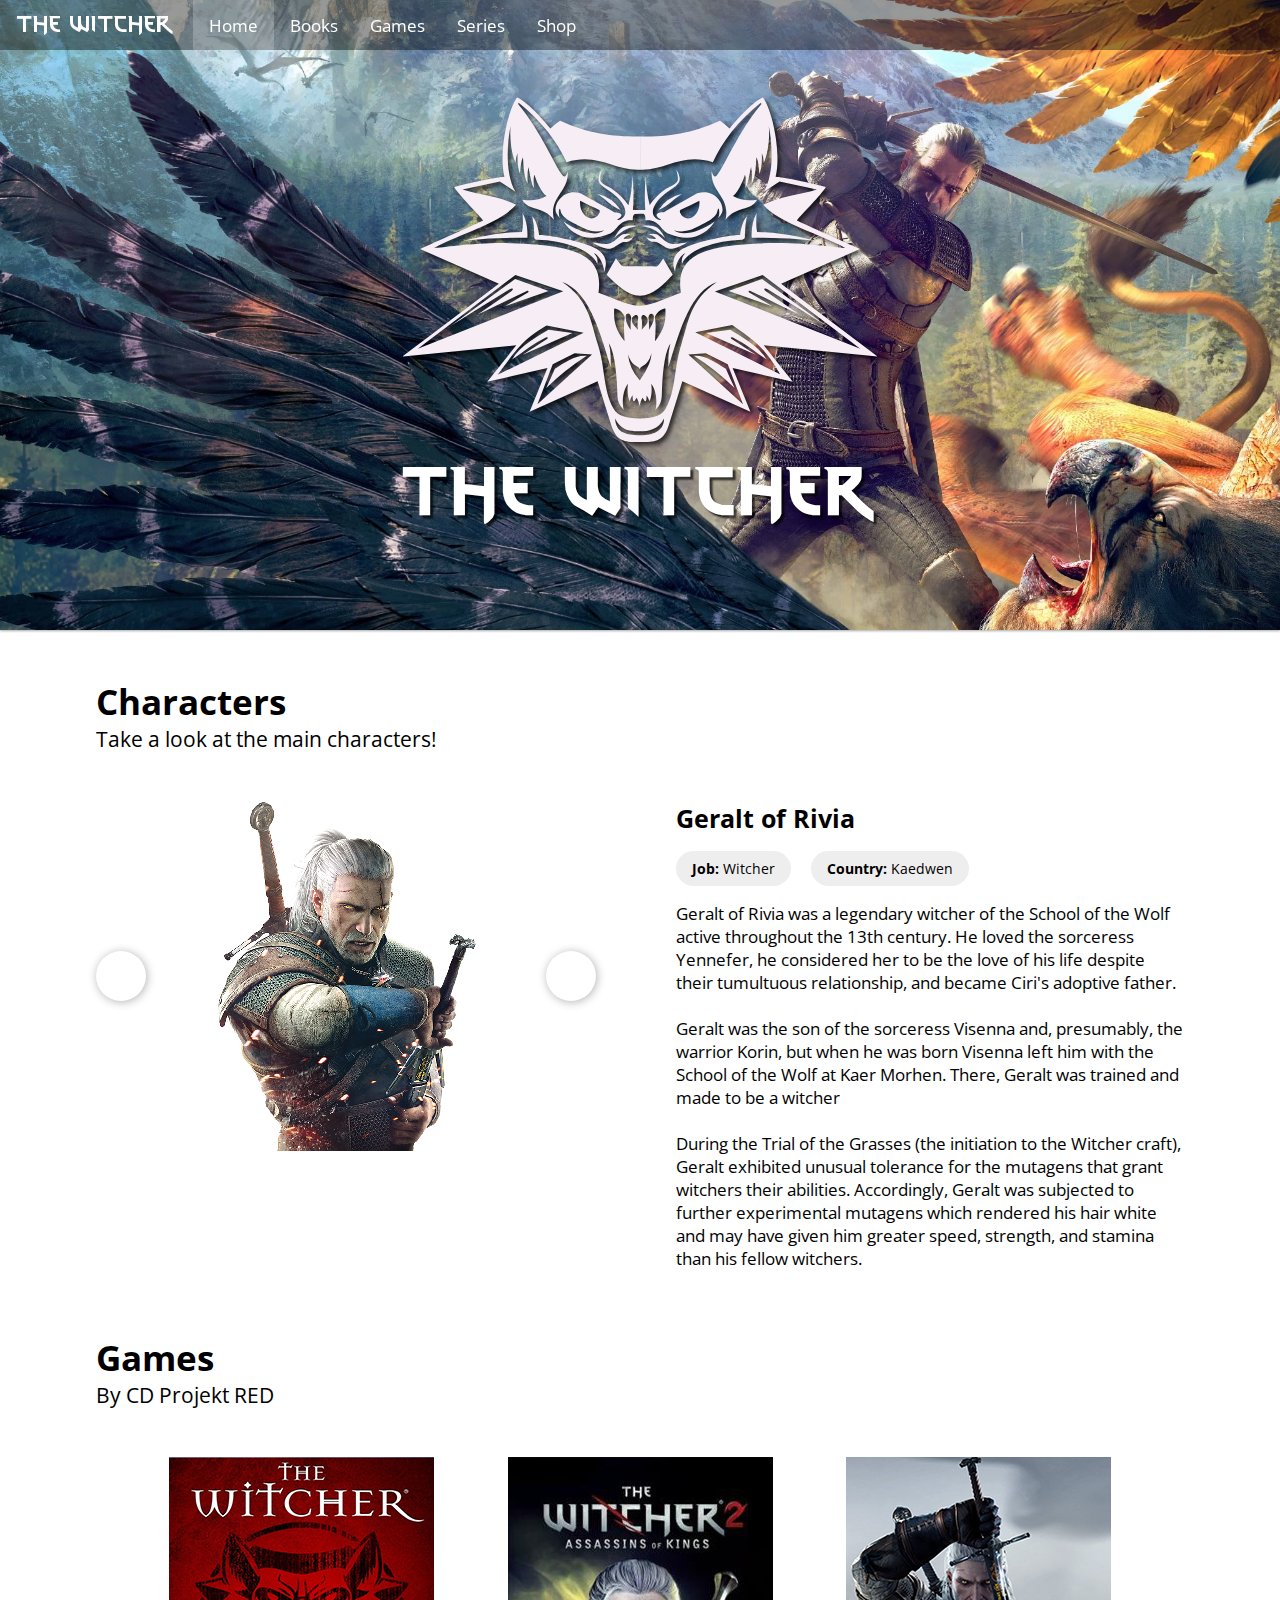
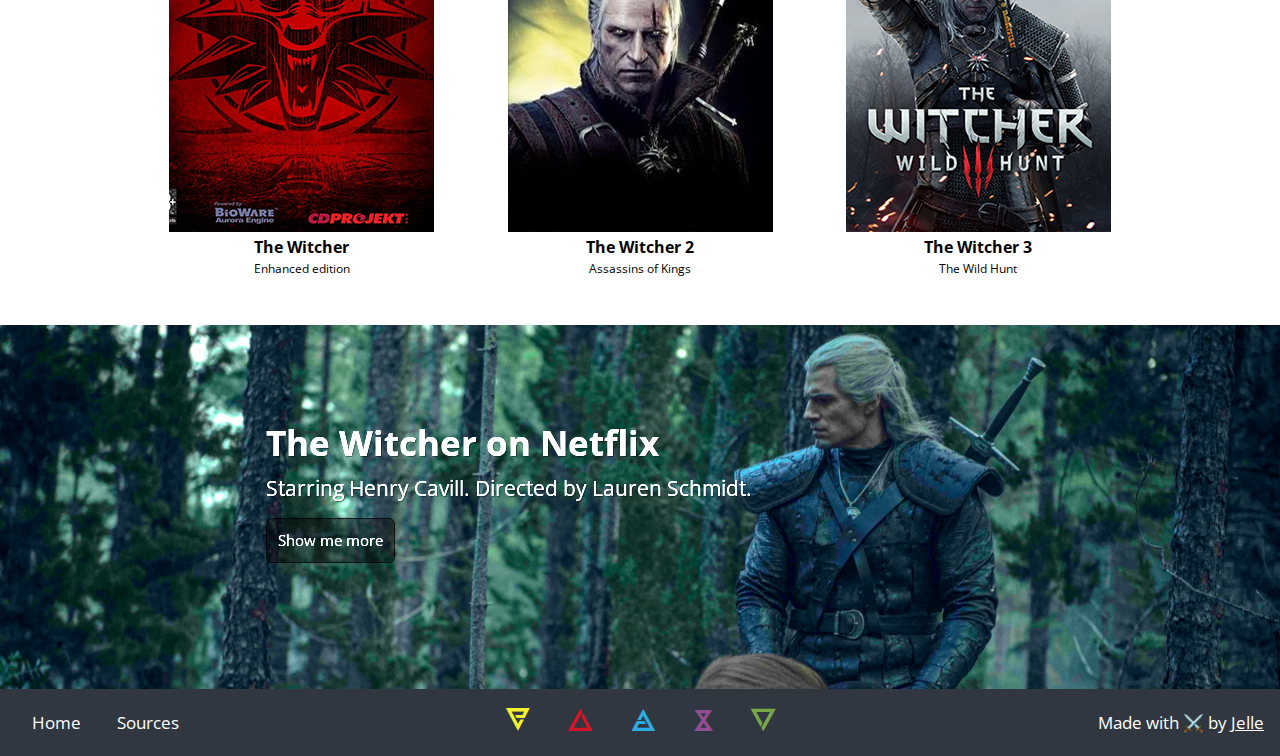
==== index.html @ f44aa74d "Initial commit" ====
<!DOCTYPE html>
<html lang="en">
<head>
    <meta charset="UTF-8">
    <meta name="viewport" content="width=device-width, initial-scale=1.0">
    <link rel="preconnect" href="https://fonts.gstatic.com">
    <link href="https://fonts.googleapis.com/css2?family=Open+Sans:wght@300&display=swap" rel="stylesheet">
    <link href="css/main.css" rel="stylesheet">
    <link href="css/index.css" rel="stylesheet">
    <title>Home - The Witcher</title>
</head>
<body>
<nav id="navbar">
    <p class="title">The Witcher</p>
    <ul>
        <li><a class="active" href="index.html">Home</a></li>
        <li><a href="books.html">Books</a></li>
        <li><a href="games.html">Games</a></li>
        <li><a href="series.html">Series</a></li>
        <li><a href="shop.html">Shop</a></li>
    </ul>
</nav>
<header>
    <section>
        <img class="logo" alt="The witcher logo" src="img/witcher-logo.svg">
        <h1>The Witcher</h1>
    </section>
</header>

<main>

    <article class="characters">
        <header>
            <h2>Characters</h2>
            <small>Take a look at the main characters!</small>
        </header>
        <section id="slider" class="slider">
            <div class="wrapper">
                <ul id="slides" class="slides">
                    <li
                            data-country="Kaedwen"
                            data-job="Witcher"
                            data-name="Geralt of Rivia"
                            data-description="Geralt of Rivia was a legendary witcher of the School of the Wolf active throughout the 13th century. He loved the sorceress Yennefer, he considered her to be the love of his life despite their tumultuous relationship, and became Ciri's adoptive father.<br><br>Geralt was the son of the sorceress Visenna and, presumably, the warrior Korin, but when he was born Visenna left him with the School of the Wolf at Kaer Morhen. There, Geralt was trained and made to be a witcher<br><br>During the Trial of the Grasses (the initiation to the Witcher craft), Geralt exhibited unusual tolerance for the mutagens that grant witchers their abilities. Accordingly, Geralt was subjected to further experimental mutagens which rendered his hair white and may have given him greater speed, strength, and stamina than his fellow witchers."
                            class="slide"><img alt="Geralt of Rivia" src="img/characters/geralt.png"></li>
                    <li
                            data-country="Cintra"
                            data-job="Child of the Elder Blood"
                            data-name="Ciri - Cirilla Fiona Elen Riannon"
                            data-description="Cirilla Fiona Elen Riannon, known as Ciri, the Lady of Time and Space and princess of Cintra, is one of the main characters of the Witcher saga, around whom much of the plot is centered.<br><br> She is the lion cub of Cintra, daughter of Pavetta and Duny (also known as the Urcheon of Erlenwald) and granddaughter of Queen Calanthe. She is also Geralt's destiny and adopted daughter. Ciri is a descendant of Lara Dorren and has the Elder blood which gives her access to powers that allow her to cross space and time."
                            class="slide"><img alt="Ciri - Cirilla Fiona Elen Riannon" src="img/characters/ciri.png"></li>
                    <li
                            data-country="Aedirn"
                            data-job="Mage & Advisor"
                            data-name="Yennefer of Vengerberg"
                            data-description="Yennefer of Vengerberg, born on Belleteyn (the night of April 30 into May 1) in 1173, was a sorceress who lived in Vengerberg, the capital city of Aedirn. She was Geralt of Rivia's true love and a mother figure to Ciri, whom she viewed like a daughter to the point that she did everything she could to rescue the girl and keep her from harm.<br><br>Born in 1173, Yennefer had a rough childhood from the moment she was born due to her congenital hunchback. At some point, due to her magical potential, she was received in the Aretuza school for sorceresses, where rectoress Tissaia de Vries became her teacher and mother figure. In accordance with the sorceresses' tradition, any physical flaw, including her hunchback, was magically removed. Yennefer eventually graduated as a sorceress."
                            class="slide"><img alt="Yennefer Vengerberg" src="img/characters/yennefer.png"></li>
                    <li
                            data-country="Temeria"
                            data-job="Mage & Advisor"
                            data-name="Triss Merigold"
                            data-description="Triss Merigold of Maribor was a legendary Temerian sorceress of the 13th century. Called Fourteenth of the Hill by her contemporaries because she was erroneously thought to have been killed during the Battle of Sodden Hill, she passed into history as Merigold the Fearless. A member of King Foltest's royal council along with Fercart and Keira Metz, as well as a founding member of the Lodge of Sorceresses, she was involved in politics for most of her life.<br><br>She was friends with Yennefer and the witcher Geralt of Rivia, but also unhappily in love with the latter.Triss took care of Ciri at Kaer Morhen for some time and is like an older sister to her.<br><br>She was a skilled healer and carried with her many magical potions, but she never uses them on herself because ironically, she was allergic to potions. She was also quite a powerful mage, certainly when it counted most. She wore an amulet - sapphire overlaid with silver."
                            class="slide"><img alt="Triss Merigold" src="img/characters/triss.png"></li>
                    <li
                            data-country="Redania"
                            data-job="Bard"
                            data-name="Dandelion - Julian Alfred Pankratz"
                            data-description="Julian Alfred Pankratz, Viscount de Lettenhove, better known as Dandelion (Or in the Netflix series as Jaskier), was a poet, minstrel, bard, and close friend of Geralt of Rivia.<br><br>Dandelion studied the seven liberal arts for four years at Oxenfurt University before later becoming a professor, but only taught students for a year before leaving the academy to travel the world. He would, however, visit Oxenfurt from time to time to give guest lectures. Within a very few years he gained worldwide fame and became known as one of the best minstrels in the Northern Kingdoms, with his best known song was the Ballad of the Lion Cub of Cintra.<br><br>Dandelion first met Geralt at a fête in the town of Gulet in Aedirn. There, the poet had knocked up a girl under the musician's podium, and her four sturdy brothers were looking for him all over town, threatening to geld him and cover him in pitch and sawdust."
                            class="slide"><img alt="Dandelion - Julian Alfred Pankratz" src="img/characters/dandelion.png"></li>
                </ul>
            </div>
            <a id="prev" class="control prev"></a>
            <a id="next" class="control next"></a>
        </section>
        <section class="info">
            <h2 id="name">Name of the character</h2>
            <p id="job" class="pill"></p>
            <p id="country" class="pill"></p>
            <p id="character-description">A description or smth idk</p>
        </section>
    </article>

    <article class="games">
        <header>
            <h2>Games</h2>
            <small>By CD Projekt RED</small>
        </header>
        <ul>
            <li>
                <a href="games.html#tw1">
                    <img alt="Cover image of The witcher" src="img/covers/tw1.png">
                    <h3>The Witcher</h3>
                    <small>Enhanced edition</small>
                </a>
            </li>
            <li>
                <a href="games.html#tw2">
                    <img alt="Cover image of The witcher 3" src="img/covers/tw2.png">
                    <h3>The Witcher 2</h3>
                    <small>Assassins of Kings</small>
                </a>
            </li>
            <li>
                <a href="games.html#tw3">
                    <img alt="Cover image of The witcher 3" src="img/covers/tw3.png">
                    <h3>The Witcher 3</h3>
                    <small>The Wild Hunt</small>
                </a>
            </li>
        </ul>
    </article>

    <article class="series">
        <header>
            <h2>The Witcher on Netflix</h2>
            <small>Starring Henry Cavill. Directed by Lauren Schmidt.</small>
            <button>Show me more</button>
        </header>
    </article>
</main>

<footer>
    <ul>
        <li><a href="index.html">Home</a></li>
        <li><a href="sources.html">Sources</a></li>
    </ul>
    <ul class="signs">
        <li><button title="Quen" type="button" class="quen">}</button></li>
        <li><button title="Igni" type="button" class="igni">(</button></li>
        <li><button title="Aard" type="button" class="aard">{</button></li>
        <li><button title="Yrden" type="button" class="yrden">&</button></li>
        <li><button title="Axii" type="button" class="axii">)</button></li>
    </ul>
    <p>Made with &#9876;&#65039; by <a target="_blank" href="https://jelleglebbeek.com">Jelle</a></p>
</footer>

<script src="js/main.js"></script>
<script src="js/index.js"></script>
</body>
</html>
---- css/main.css ----
@font-face {
    font-family: thewitcher;
    src: url("../font/thewitcher.ttf");
}

* {
    margin: 0;
    padding: 0;
}

html {
    height: 100%;
}

body {
    font-family: 'Open Sans', sans-serif;
    font-size: 14px;
    box-sizing: border-box;
    display: grid;
    grid-template-rows: 1fr auto;
    min-height: 100%;
}

main {
    width: 100%;
}

nav .menu img {
    filter: invert();
    margin-top: 10px;
}

nav.scrolled {
    background-color: rgba(0,0,0,.9);
    transition: background-color 200ms linear;
}

nav .menu {
    padding: .2rem;
    height: 100%;
}

nav {
    position: fixed;
    width: 100%;
    background-color: rgba(0,0,0,.4);
    height: 50px;
    z-index: 999;
    transition: background-color 200ms linear;
}

.title {
    font-family: 'thewitcher', sans-serif;
    font-size: 180%;
    color: #fff;
    margin-left: 1rem;
    margin-right: 1rem;
    display: inline-block;
}

nav ul {
    display: inline-flex;
    height: 100%;
    list-style: none;
    align-items: center;
}

nav ul li {
    display: block;
}

nav a {
    text-decoration: none;
    color: white;
    font-size: 120%;
    padding: 1rem 1rem .85rem;
    height: 100%;
    width: 100%;
    transition: 200ms;
}

nav a:hover {
    background-color: rgba(255,255,255,.4);
}

nav .active {
    background-color: rgba(255,255,255,.2);
}

footer {
    display: grid;
    width: 100%;
    padding: 1rem;
    box-sizing: border-box;
    grid-template-columns: 1fr 1fr 1fr;
    background-color: #303740;
}

footer > ul > li {
    margin: 0 1rem;
    transition: 200ms ease-in-out;
}

footer > ul > li:hover {
    filter: brightness(60%);
}

footer > *:nth-child(2) {
    justify-self: center;
}

footer > *:last-child {
    justify-self: right;
}

footer > * {
    align-self: center;
    font-size: 120%;
}

footer .signs button {
    font-family: 'thewitcher', sans-serif;
    border: none;
    background-color: transparent;
    font-size: 2rem;
}

footer .quen {
    color: #f4f22f;
}

footer .igni {
    color: #d21628;
}

footer .aard {
    color: #2dade2;
}

footer .yrden {
    color: #934d92;
}

footer .axii {
    color: #79a647;
}

footer p, footer > p > a {
    color: #fff;
}

footer > ul > li > a {
    color: #fff;
    text-decoration: none;
}

footer li {
    display: inline-block;
    color: #fff;
}

@media only screen and (max-width: 950px) {
    footer {
        grid-template-columns: 1fr;
        grid-template-rows: 1fr 1fr 1fr;
        grid-row-gap: 1rem;
    }

    footer > ul > li:first-child {
        margin-left: 0;
    }

    footer > * {
        justify-self: left !important;
    }
}

@media only screen and (max-width: 580px) {
    nav {
        height: 91px;
        text-align: center;
    }

    nav a {
        padding: .5rem 1rem .5rem 1rem;
    }

    nav ul {
        height: unset;
        margin: 0;
    }

    nav .title {
        margin: 1rem;
    }
}
---- css/index.css ----
body > header {
    position: relative;
    width: 100%;
    height: 70vh;
    font-family: 'thewitcher', sans-serif;
    font-size: 350%;
    letter-spacing: 3px;
    text-shadow: 3px 3px 2px rgba(0,0,0,.7);
    background: url("../img/banner.jpg") center center no-repeat fixed;
    background-size: cover;
    margin-bottom: 2rem;
    color: #fff;
    box-shadow: 0 1px 3px rgba(0,0,0,0.12), 0 1px 2px rgba(0,0,0,0.24);
}

body > header > section {
    position: absolute;
    top: 50%;
    left: 50%;
    transform: translateX(-50%) translateY(-50%);
    text-align: center;
}

body > header > section > h1 {
    font-size: 4.5rem;
}

body > header > section > img {
    filter: invert() drop-shadow( 3px 3px 2px rgba(0, 0, 0, .7));
}

.slider {
    position: relative;
    width: 500px;
    height: 350px;
    list-style: none;
}

.wrapper {
    overflow: hidden;
    position: relative;
    width: 500px;
    height: 350px;
    z-index: 1;
    background-size: cover;
    border-radius: 3px;
}

.wrapper img {
    image-rendering: pixelated;
    margin: 0 auto;
}

.slides {
    display: flex;
    position: relative;
    top: 0;
    left: -500px;
    width: 10000px;
    margin: 0;
    padding: 0;
}

.slides.shifting {
    transition: left 0.2s ease-out;
}

.slide {
    width: 500px;
    height: 350px;
    cursor: pointer;
    display: flex;
    flex-direction: row;
    justify-content: flex-end;
    transition: all 1s;
    position: relative;
    background: transparent;
    background-size: cover;
    border-radius: 2px;
    padding: 0;
    margin: 0;
}

.slider.loaded {
    background: #FFF;
}

.control {
    position: absolute;
    top: 50%;
    transform: translateY(-50%);
    width: 50px;
    height: 50px;
    background: #fff;
    border-radius: 50px;
    box-shadow: 1px 1px 10px rgba(0, 0, 0, 0.3);
    z-index: 2;
}

.prev,
.next {
    background-size: 22px;
    background-position: center;
    background-repeat: no-repeat;
    cursor: pointer;
}

.prev {
    background-image: url(https://cdn0.iconfinder.com/data/icons/navigation-set-arrows-part-one/32/ChevronLeft-512.png);
    left: 0;
}

.next {
    background-image: url(https://cdn0.iconfinder.com/data/icons/navigation-set-arrows-part-one/32/ChevronRight-512.png);
    right: 0;
}

p.pill {
    display: inline-block;
    background-color: #eee;
    border-radius: 30px;
    padding: .5rem 1rem;
    margin: 0 1rem 1rem;
}

article.characters {
    display: flex;
    flex-wrap: wrap;
    margin: 0 auto;
    width: 85%;
}

article {
    padding: 1rem 1rem 3rem;
}

article.characters > *:nth-child(1) {
    width: 100%;
}

.characters .info {
    margin-left: 5rem;
    flex: 1;
}

p.pill:first-of-type {
    margin: 0 0 1rem;
}

article > header > h2 {
    font-size: 250%;
}

article > header > small {
    font-size: 150%;
}

article.characters > header, article.games > header {
    margin-bottom: 3rem;
}

#name {
    margin-bottom: 1rem;
    font-size: 180%;
}

article.series {
    background: url("../img/series-banner.png") center top no-repeat;
    background-size: cover;
    height: 300px;
    filter: brightness(140%) saturate(150%);
    color: #fff;
    display: flex;
    justify-content: flex-start;
    align-items: center;
    margin: 0;
}

article.series > header {
    margin-left: 20%;
    text-shadow: 1px 1px 0.5px rgba(0,0,0,.4);
}

article.series > header > h2 {
    margin-bottom: .5rem;
}

article.series > header > button {
    display: block;
    margin-top: 1rem;
    padding: .7rem;
    background-color: rgba(0,0,0,.4);
    color: #FFF;
    border: 1px solid rgba(0,0,0,.7);
    font-family: 'Open Sans', sans-serif;
    font-size: 110%;
    border-radius: 6px;
    cursor: pointer;
    transition: background-color 200ms;
}

article.series > header > button:hover {
    background-color: rgba(0,0,0,.6);
}

#character-description {
    font-size: 120%;
}

article.games > ul {
    display: flex;
    justify-content: space-evenly;
    list-style: none;
}

article.games li {
    text-align: center;
}

article.games a {
    color: #000;
    text-decoration: none;
}

article.games {
    width: 85%;
    margin: 0 auto;
}

@media only screen and (max-width: 1180px) {
    .characters .info {
        margin-left: 0;
        width: 100%;
        flex: unset;
    }
    .characters .slider {
        margin: 0 auto 1rem;
    }
}

@media only screen and (max-width: 600px) {
    .slide, .wrapper, .slider {
        width: 350px;
    }
    .slides {
        left: -350px;
    }
    #country.pill {
        margin-left: 0;
    }
    article.series > header {
        margin: 1rem;
    }
    article.series {
        justify-content: center;
    }
}

@media only screen and (max-width: 950px) {
    body > header > section > h1 {
        font-size: 3.5rem;
    }
}
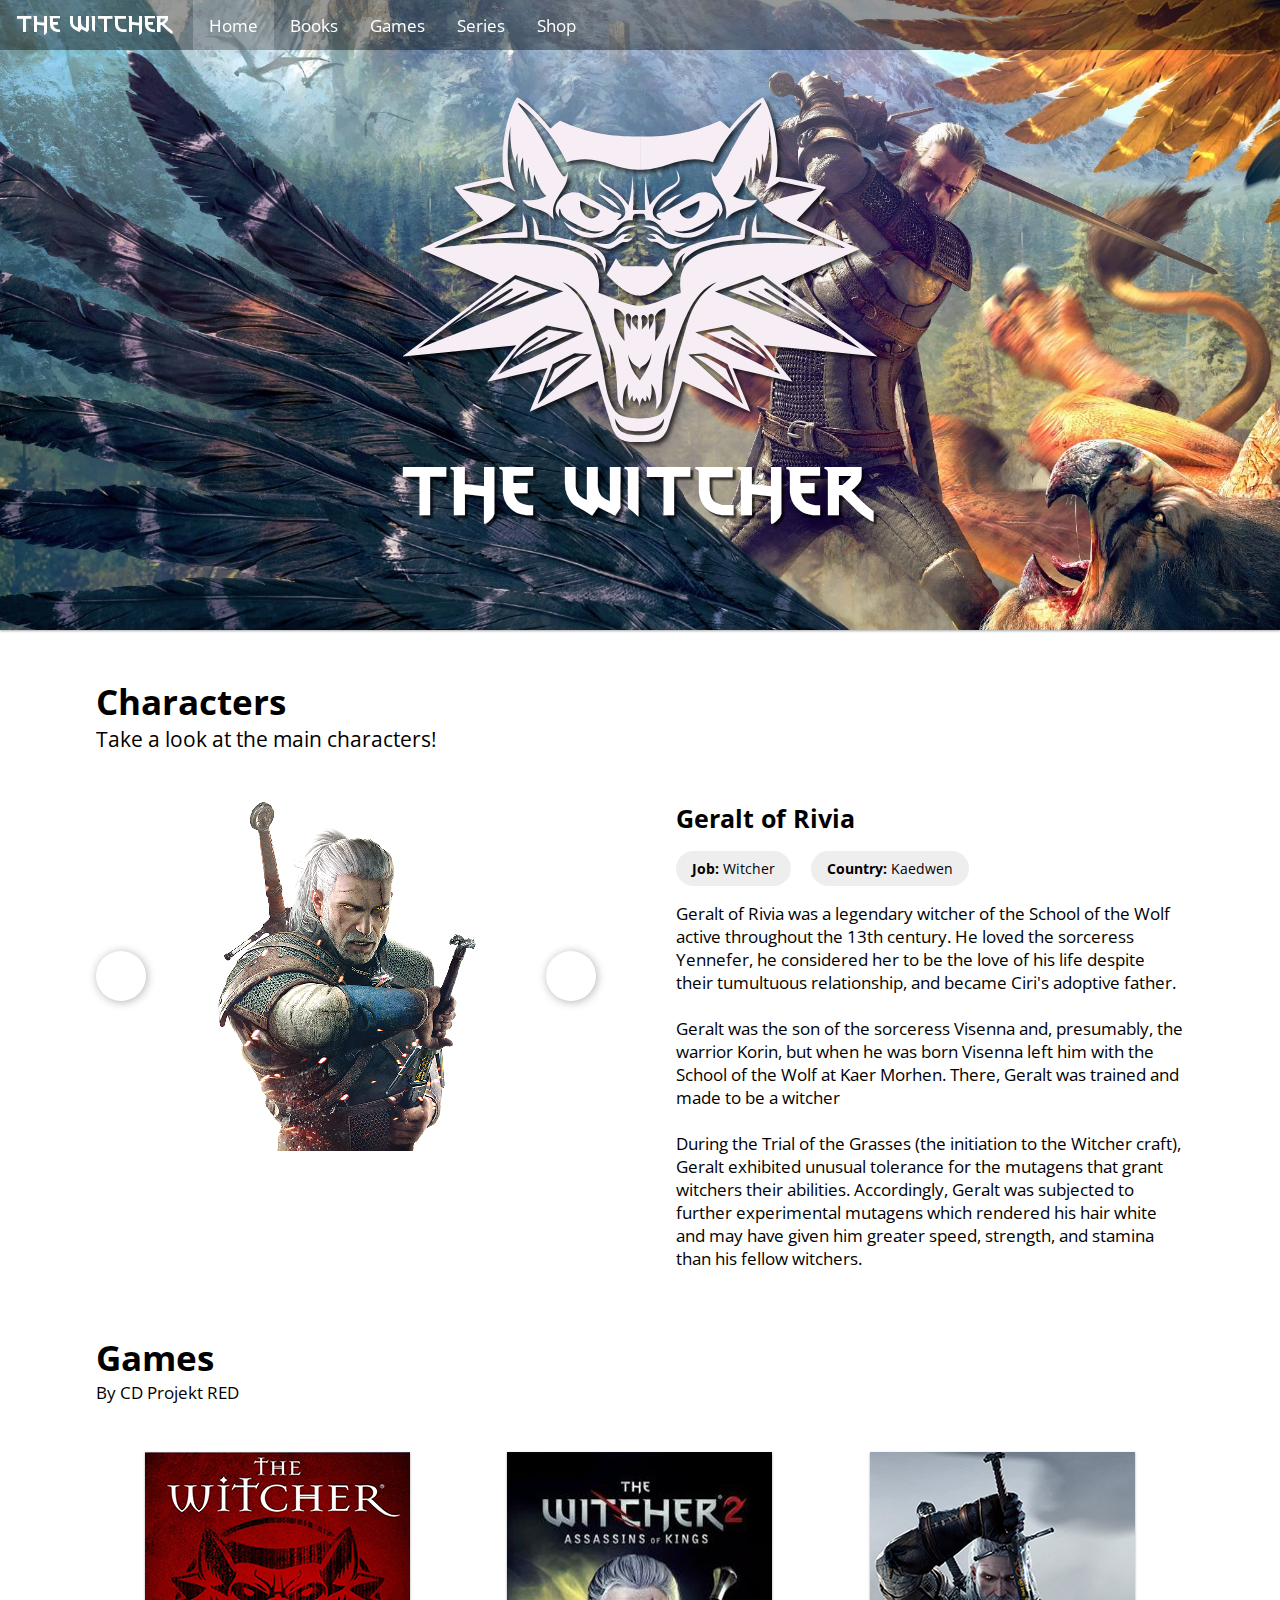
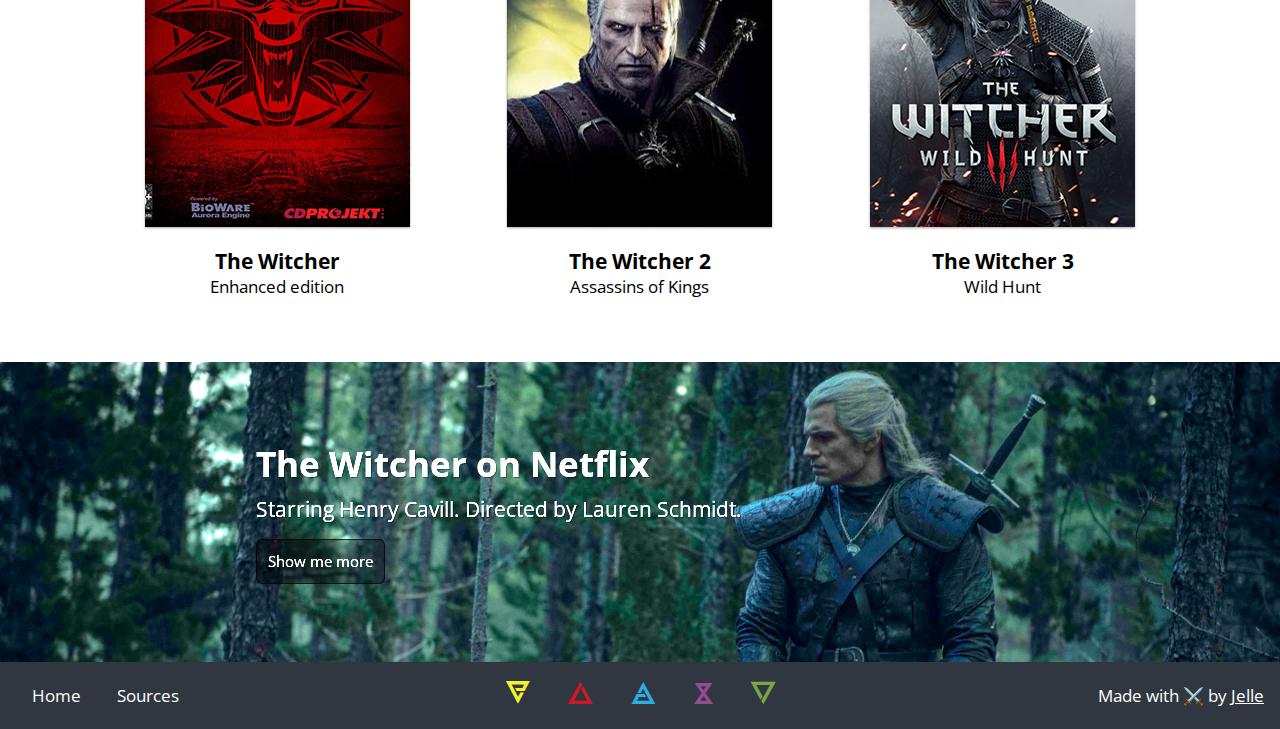
==== commit 9fa5518c: "Finish the games section" ====
--- a/index.html
+++ b/index.html
@@ -93,6 +93,7 @@
                     <small>Enhanced edition</small>
                 </a>
             </li>
+
             <li>
                 <a href="games.html#tw2">
                     <img alt="Cover image of The witcher 3" src="img/covers/tw2.png">
@@ -100,11 +101,12 @@
                     <small>Assassins of Kings</small>
                 </a>
             </li>
+
             <li>
                 <a href="games.html#tw3">
                     <img alt="Cover image of The witcher 3" src="img/covers/tw3.png">
                     <h3>The Witcher 3</h3>
-                    <small>The Wild Hunt</small>
+                    <small>Wild Hunt</small>
                 </a>
             </li>
         </ul>
--- a/css/index.css
+++ b/css/index.css
@@ -173,7 +173,8 @@
     display: flex;
     justify-content: flex-start;
     align-items: center;
-    margin: 0;
+    padding: 0;
+    margin-top: -2rem;
 }
 
 article.series > header {
@@ -209,12 +210,14 @@
 
 article.games > ul {
     display: flex;
-    justify-content: space-evenly;
+    justify-content: space-around;
+    flex-wrap: wrap;
     list-style: none;
 }
 
 article.games li {
     text-align: center;
+    margin: 0 1rem 3rem;
 }
 
 article.games a {
@@ -225,6 +228,33 @@
 article.games {
     width: 85%;
     margin: 0 auto;
+}
+
+article.games hr {
+    border-image-source: linear-gradient(
+            180deg
+            , rgba(255,255,255,1) 0%, rgb(154 154 154) 25%, rgb(154 154 154) 75%, rgba(255,255,255,1) 100%);
+    border-image-slice: 1;
+    margin-top: -1rem;
+    margin-bottom: 1rem;
+}
+
+article.games img {
+    box-shadow: 0 1px 3px rgba(0,0,0,0.12), 0 1px 2px rgba(0,0,0,0.24);
+    transition: all 0.3s cubic-bezier(.25,.8,.25,1);
+    margin-bottom: 1rem;
+}
+
+article.games h3 {
+    font-size: 150%;
+}
+
+article.games small {
+    font-size: 120%;
+}
+
+article.games a:hover > img {
+    box-shadow: 0 14px 28px rgba(0,0,0,0.25), 0 10px 10px rgba(0,0,0,0.22);
 }
 
 @media only screen and (max-width: 1180px) {
